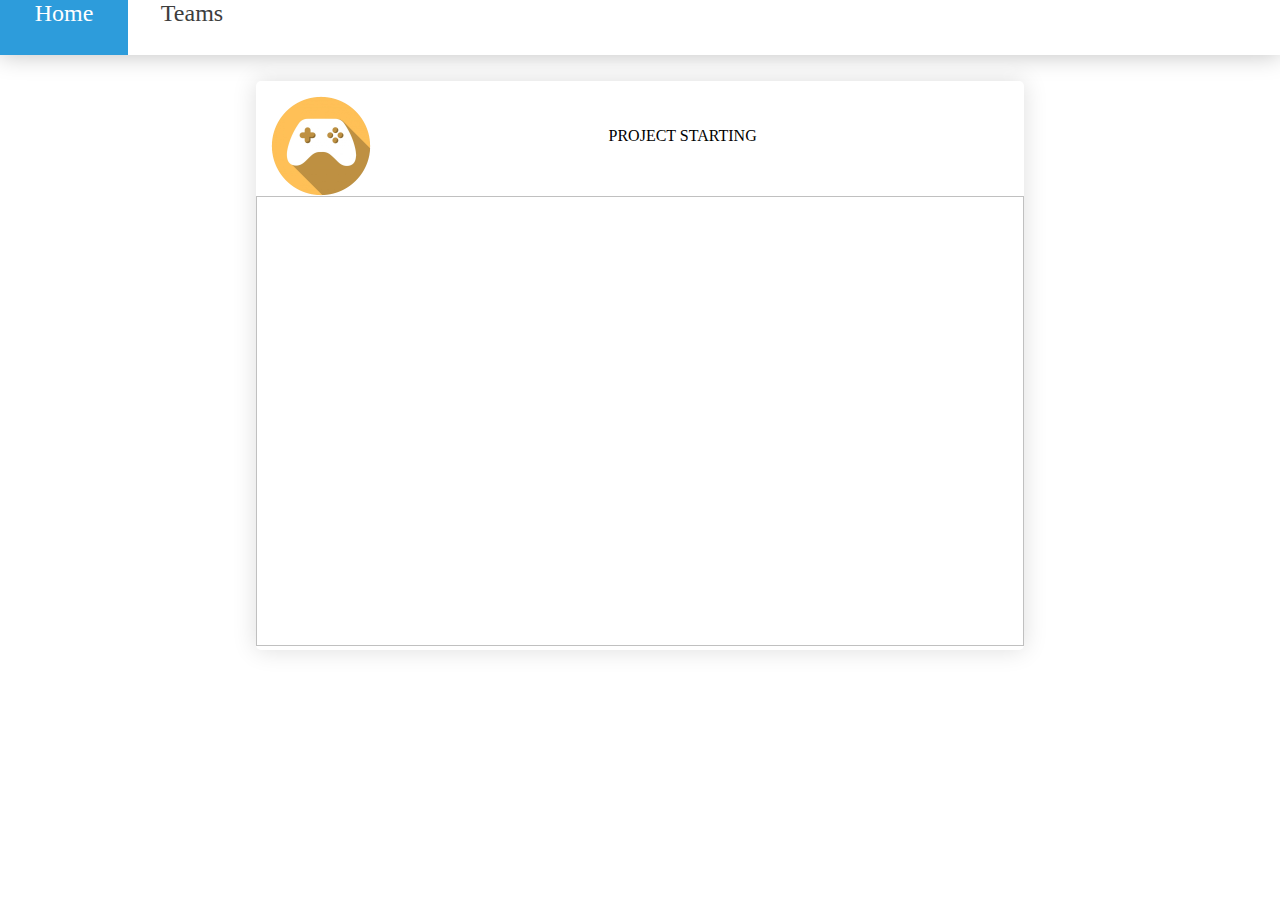
==== src/index.html @ 9f9877dc "Head" ====
<!DOCTYPE html>
<html lang="en">
<head>
    <meta charset="UTF-8">
    <meta name="viewport" content="width=device-width, initial-scale=1.0">

    <link rel="stylesheet" href="css/style.css"/>

    <script type="text/javascript" src="/scripts/feed.js"></script>

    <title>Game Play</title>
</head>
<body>
    <div class="header">
        <a class="selected" href="/index.html">Home</a>
        <a class="unselected" href="/teams.html">Teams</a>
    </div>

    <div id="feed-container" class="center">
        <li class="news-item">
            <div class="feed-header">
                <img src="images/game.png">
                <p class="feed-header">PROJECT STARTING</p>
            </div>
            <img style="height: 450px; width: 100%; background-image: url(/images/sm.png);">
        </li>
    </div>
</body>
</html>
---- src/css/style.css ----
@font-face {
     
    font-family: 'Roboto-Black';
    src: url(/fonts/Roboto-Black.ttf);
}

@font-face
{
    font-family: 'Roboto-Medium';
    src: url(/fonts/Roboto-Medium.ttf);
}

body
{
    font-family: "Gotham SSm A", "Gotham SSm B";
    text-align: center;
    margin: 0;
    background: #FFF;
    font-size: 16px;
}

.header
{
    height: 55px;
    list-style: none;
    text-align: center;
    vertical-align: middle;
    box-shadow: 0px 0 24px rgba(0, 0, 0, 0.25);

    margin-bottom: 2%;
}

.header>a
{
    float: left;
    width: 10%;
    height: 100%;
    font-size: 24px;
    font-family: Roboto-Medium;
    text-decoration: none;
}

.search-box
{
    height: 35px;
    width: 100%;
    border-radius: 40px;
    box-shadow: 0px 4px 24px rgba(0, 0, 0, 0.25);
}

.unselected
{
    color: #3D3D3D;
    background-color:white;
}

.selected
{
    color: white;
    background-color: #3D3D3D;
}

.header>a:hover
{
    background-color: #2D9CDB;
}

.center
{
    margin-left: 20%;
    margin-right: 20%;
}

.news-item
{
    list-style: none;
    margin-top: 2%;
    border-radius: 5px;
    background: white;
    box-shadow: 0 0 25px #ddd;
}

.feed-header
{
    display: block;
    max-height: 50px;
    padding: 2% 2% 2% 2%;
}

.feed-header>img
{
    float: left;
    display: block;
    border-radius: 100%;
    
    height: -moz-available;
    height: -webkit-fill-available;
    height: fill-available;
}
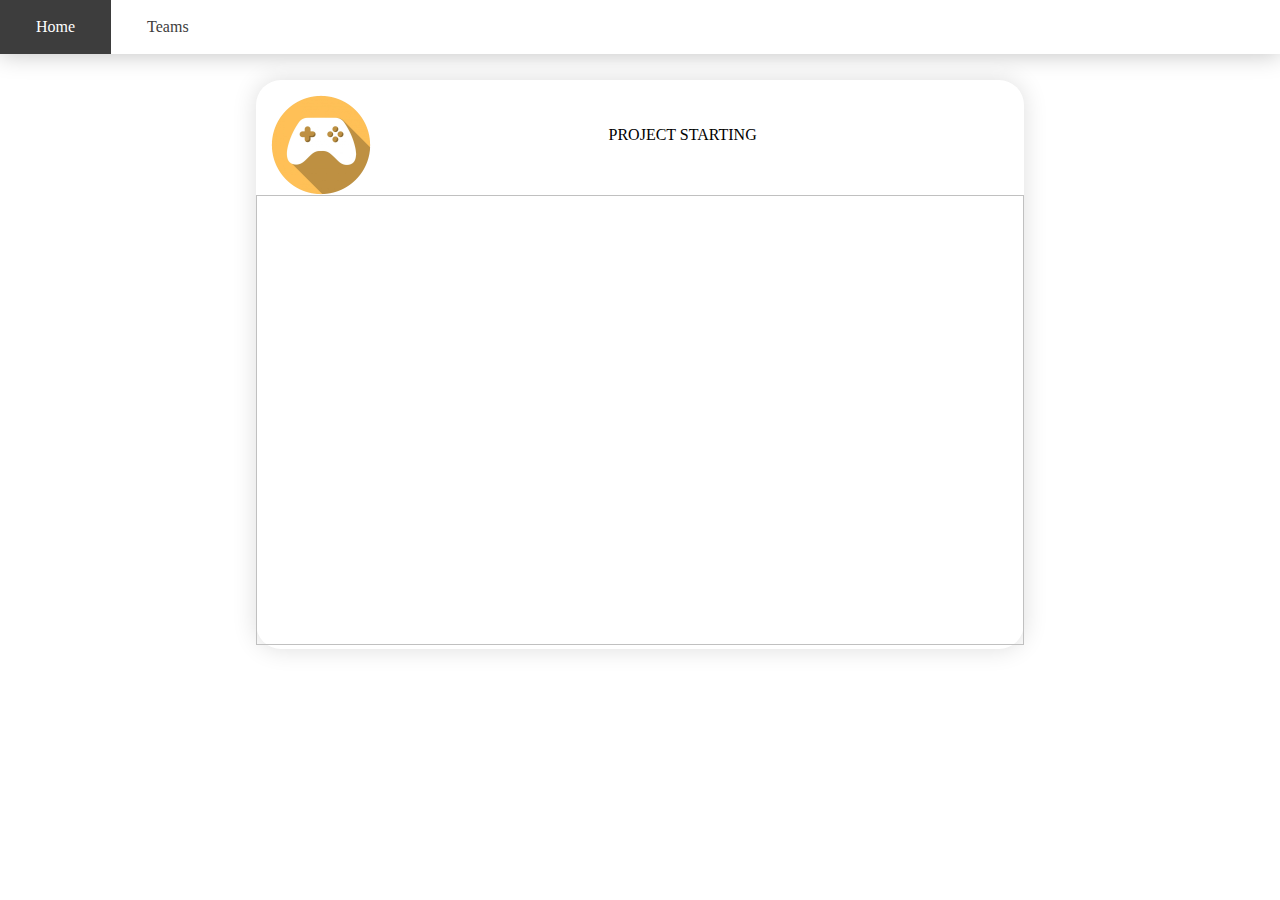
==== commit 4c48bf47: "style update" ====
--- a/src/index.html
+++ b/src/index.html
@@ -5,6 +5,8 @@
     <meta name="viewport" content="width=device-width, initial-scale=1.0">
 
     <link rel="stylesheet" href="css/style.css"/>
+    <link rel="stylesheet" href="css/fonts.css"/>
+    <link rel="stylesheet" href="css/buttons.css"/>
 
     <script type="text/javascript" src="/scripts/feed.js"></script>
 
@@ -12,8 +14,10 @@
 </head>
 <body>
     <div class="header">
-        <a class="selected" href="/index.html">Home</a>
-        <a class="unselected" href="/teams.html">Teams</a>
+        <ul>
+            <li><a href="index.html" class="selected">Home</a></li>
+            <li><a href="teams.html" class="unselected">Teams</a></li>
+        </ul>
     </div>
 
     <div id="feed-container" class="center">
--- a/src/css/style.css
+++ b/src/css/style.css
@@ -1,15 +1,3 @@
-@font-face {
-     
-    font-family: 'Roboto-Black';
-    src: url(/fonts/Roboto-Black.ttf);
-}
-
-@font-face
-{
-    font-family: 'Roboto-Medium';
-    src: url(/fonts/Roboto-Medium.ttf);
-}
-
 body
 {
     font-family: "Gotham SSm A", "Gotham SSm B";
@@ -21,7 +9,6 @@
 
 .header
 {
-    height: 55px;
     list-style: none;
     text-align: center;
     vertical-align: middle;
@@ -30,14 +17,26 @@
     margin-bottom: 2%;
 }
 
-.header>a
+.header>ul 
+{
+    list-style-type: none;
+    margin: 0;
+    padding: 0;
+    overflow: hidden;
+}
+  
+.header>ul>li 
 {
     float: left;
-    width: 10%;
-    height: 100%;
-    font-size: 24px;
+}
+  
+.header>ul>li a 
+{
+    display: block;
+    text-align: center;
+    padding: 2vh 4vh;
+    text-decoration: none;
     font-family: Roboto-Medium;
-    text-decoration: none;
 }
 
 .search-box
@@ -45,24 +44,9 @@
     height: 35px;
     width: 100%;
     border-radius: 40px;
-    box-shadow: 0px 4px 24px rgba(0, 0, 0, 0.25);
-}
-
-.unselected
-{
-    color: #3D3D3D;
-    background-color:white;
-}
-
-.selected
-{
-    color: white;
-    background-color: #3D3D3D;
-}
-
-.header>a:hover
-{
-    background-color: #2D9CDB;
+    border-style: none;
+    outline: none;
+    box-shadow: 0px 0px 14px rgba(0, 0, 0, 0.25);
 }
 
 .center
@@ -75,7 +59,7 @@
 {
     list-style: none;
     margin-top: 2%;
-    border-radius: 5px;
+    border-radius: 25px;
     background: white;
     box-shadow: 0 0 25px #ddd;
 }
--- a/src/css/fonts.css
+++ b/src/css/fonts.css
@@ -0,0 +1,11 @@
+@font-face {
+     
+    font-family: 'Roboto-Black';
+    src: url(/fonts/Roboto-Black.ttf);
+}
+
+@font-face
+{
+    font-family: 'Roboto-Medium';
+    src: url(/fonts/Roboto-Medium.ttf);
+}--- a/src/css/buttons.css
+++ b/src/css/buttons.css
@@ -0,0 +1,11 @@
+.unselected
+{
+    color: #3D3D3D;
+    background-color:white;
+}
+
+.selected
+{
+    color: white;
+    background-color: #3D3D3D;
+}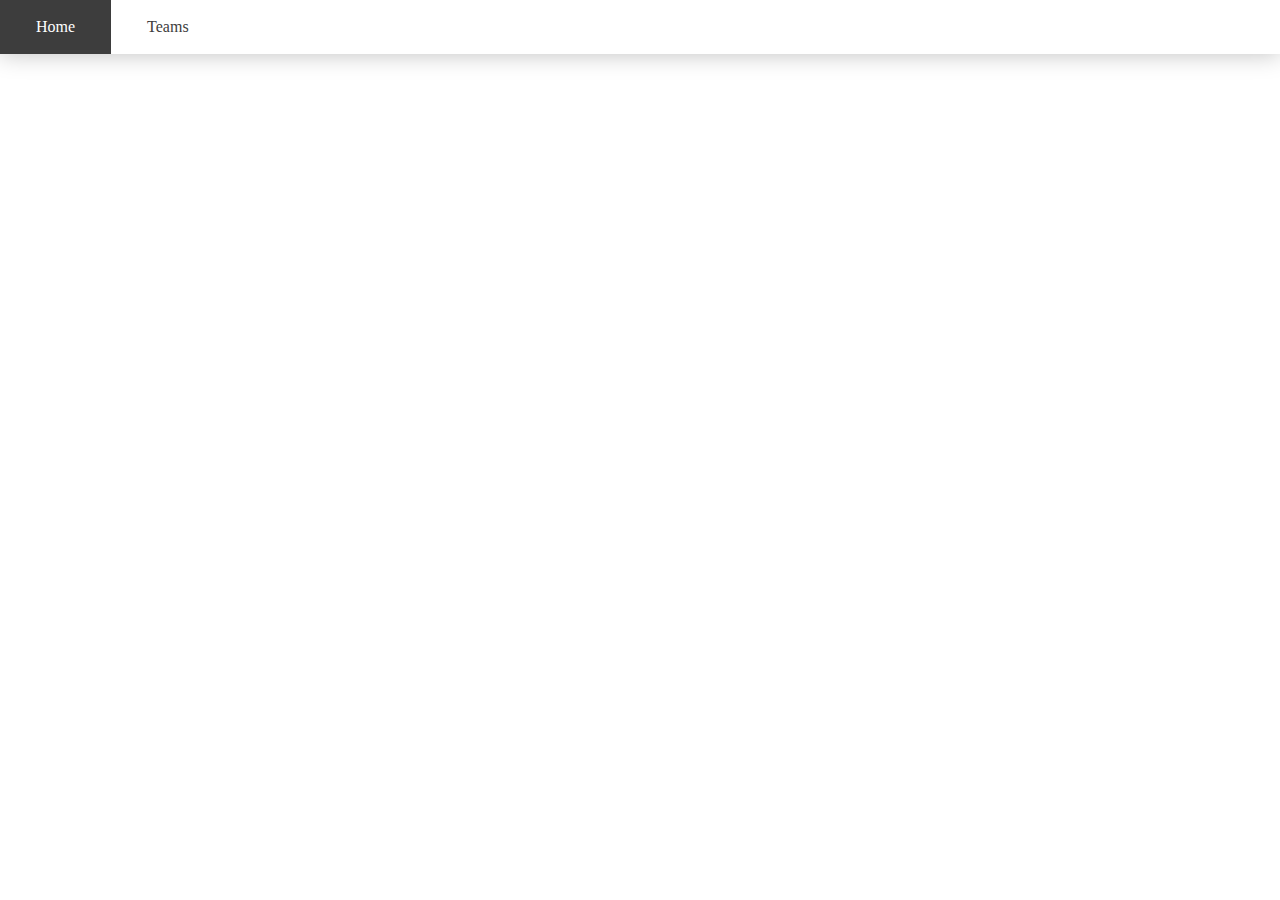
==== commit 82634bfb: "Feed engine + templates" ====
--- a/src/index.html
+++ b/src/index.html
@@ -8,9 +8,31 @@
     <link rel="stylesheet" href="css/fonts.css"/>
     <link rel="stylesheet" href="css/buttons.css"/>
 
-    <script type="text/javascript" src="/scripts/feed.js"></script>
+    <script type="text/javascript" src="/scripts/feedengine.js"></script>
+    <script type="text/javascript" src="/scripts/jquery-3.4.1.min.js"></script>
 
-    <title>Game Play</title>
+    <script>
+        $(document).ready(function (){
+
+            getTemplate(function (){
+                
+                let feeds = getPopularFeeds();
+                let container = document.getElementById("feed-container");
+
+                feeds.forEach(element => {
+
+                    let feed = document.createElement('li');
+
+                    feed.className = 'news-item';
+                    feed.innerHTML = getPostHTML(element);
+
+                    container.append(feed);
+                });
+            });
+        });
+    </script>
+
+    <title>Home</title>
 </head>
 <body>
     <div class="header">
@@ -21,13 +43,7 @@
     </div>
 
     <div id="feed-container" class="center">
-        <li class="news-item">
-            <div class="feed-header">
-                <img src="images/game.png">
-                <p class="feed-header">PROJECT STARTING</p>
-            </div>
-            <img style="height: 450px; width: 100%; background-image: url(/images/sm.png);">
-        </li>
+
     </div>
 </body>
 </html>
--- a/src/css/style.css
+++ b/src/css/style.css
@@ -5,6 +5,7 @@
     margin: 0;
     background: #FFF;
     font-size: 16px;
+    font-family: Roboto-Medium;
 }
 
 .header
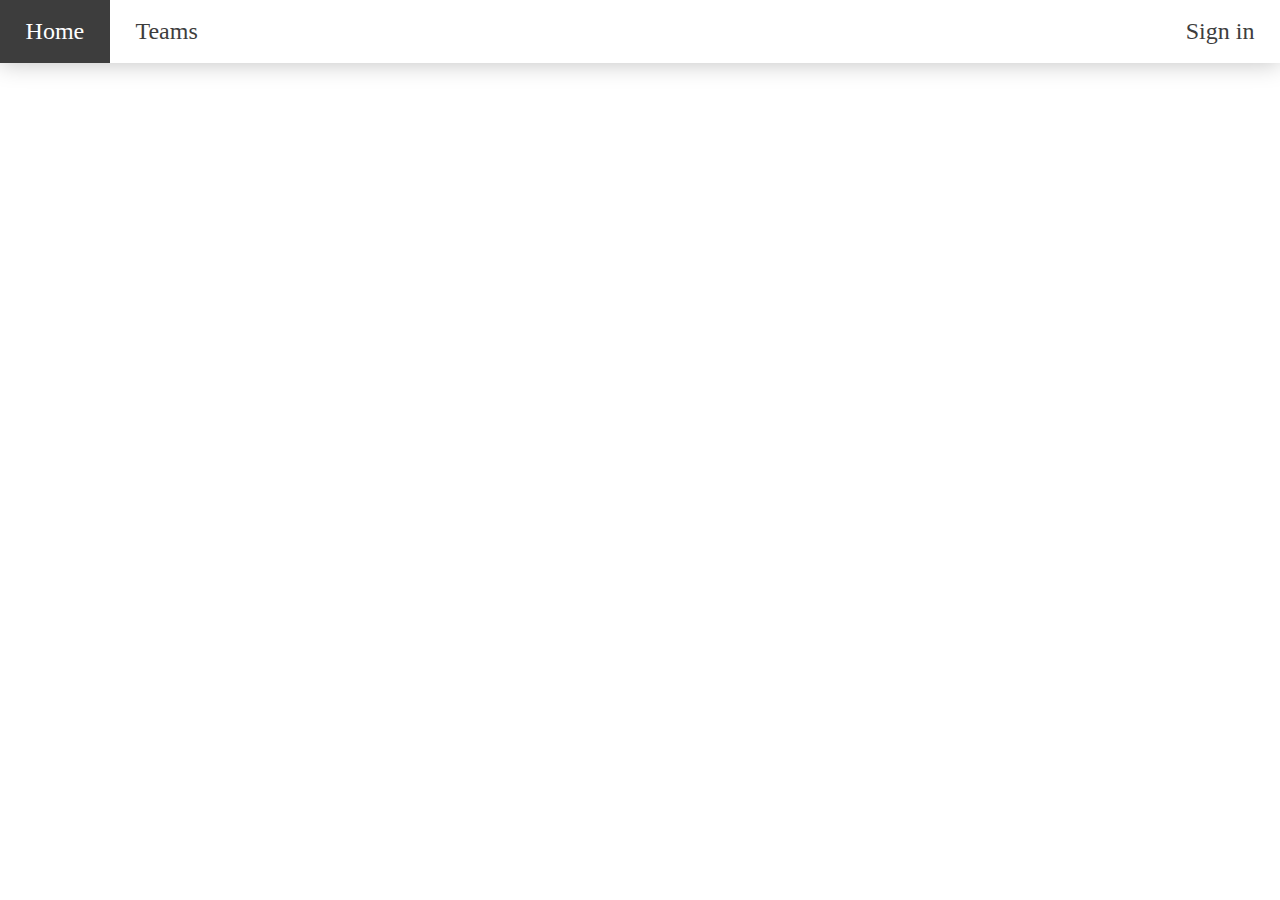
==== commit 3a7d6c29: "Post-engine(optimized regular, still contains bug) Style update" ====
--- a/src/index.html
+++ b/src/index.html
@@ -5,10 +5,11 @@
     <meta name="viewport" content="width=device-width, initial-scale=1.0">
 
     <link rel="stylesheet" href="css/style.css"/>
+    <link rel="stylesheet" href="css/post.css"/>
     <link rel="stylesheet" href="css/fonts.css"/>
     <link rel="stylesheet" href="css/buttons.css"/>
 
-    <script type="text/javascript" src="/scripts/feedengine.js"></script>
+    <script type="text/javascript" src="/scripts/post-engine.js"></script>
     <script type="text/javascript" src="/scripts/jquery-3.4.1.min.js"></script>
 
     <script>
@@ -20,13 +21,7 @@
                 let container = document.getElementById("feed-container");
 
                 feeds.forEach(element => {
-
-                    let feed = document.createElement('li');
-
-                    feed.className = 'news-item';
-                    feed.innerHTML = getPostHTML(element);
-
-                    container.append(feed);
+                    container.innerHTML += getPostHTML(element);
                 });
             });
         });
@@ -37,8 +32,10 @@
 <body>
     <div class="header">
         <ul>
-            <li><a href="index.html" class="selected">Home</a></li>
-            <li><a href="teams.html" class="unselected">Teams</a></li>
+            <li class="left"><a href="index.html" class="selected">Home</a></li>
+            <li class="left"><a href="teams.html" class="unselected">Teams</a></li>
+
+            <li class="right"><a href="teams.html" class="unselected">Sign in</a></li>
         </ul>
     </div>
 
--- a/src/css/style.css
+++ b/src/css/style.css
@@ -13,6 +13,7 @@
     list-style: none;
     text-align: center;
     vertical-align: middle;
+    font-size: 24px;
     box-shadow: 0px 0 24px rgba(0, 0, 0, 0.25);
 
     margin-bottom: 2%;
@@ -26,16 +27,21 @@
     overflow: hidden;
 }
   
-.header>ul>li 
+.left
 {
     float: left;
 }
-  
+
+.right
+{
+    float: right;
+}
+
 .header>ul>li a 
 {
     display: block;
     text-align: center;
-    padding: 2vh 4vh;
+    padding: 2vh 2vw;
     text-decoration: none;
     font-family: Roboto-Medium;
 }
@@ -55,30 +61,3 @@
     margin-left: 20%;
     margin-right: 20%;
 }
-
-.news-item
-{
-    list-style: none;
-    margin-top: 2%;
-    border-radius: 25px;
-    background: white;
-    box-shadow: 0 0 25px #ddd;
-}
-
-.feed-header
-{
-    display: block;
-    max-height: 50px;
-    padding: 2% 2% 2% 2%;
-}
-
-.feed-header>img
-{
-    float: left;
-    display: block;
-    border-radius: 100%;
-    
-    height: -moz-available;
-    height: -webkit-fill-available;
-    height: fill-available;
-}--- a/src/css/post.css
+++ b/src/css/post.css
@@ -0,0 +1,52 @@
+.post-container
+{
+    display: block;
+    margin-top: 2%;
+    border-radius: 25px;
+    background: white;
+    box-shadow: 0 0 25px #ddd;
+}
+.team-name
+{
+    font-size: 20px;
+}
+.date
+{
+    font-size: 14px;
+    color: gray;
+}
+.post-info
+{
+    min-height: 50px;
+    padding: 20px 5% 0px;
+}
+.post-preview
+{
+    padding: 0px 5% 5%;
+}
+.post-icon
+{
+    float:left;
+    display: block;
+}
+.post-author
+{
+    float: left;
+    display: block;
+
+    margin: 5px 15px;
+}
+
+.post-text-container
+{
+    padding: 5px 5% 0px;
+    text-align: left;
+}
+
+.post-text
+{
+    font-size: 18px;
+    padding-left: 50px;
+
+    min-height: 36px;
+}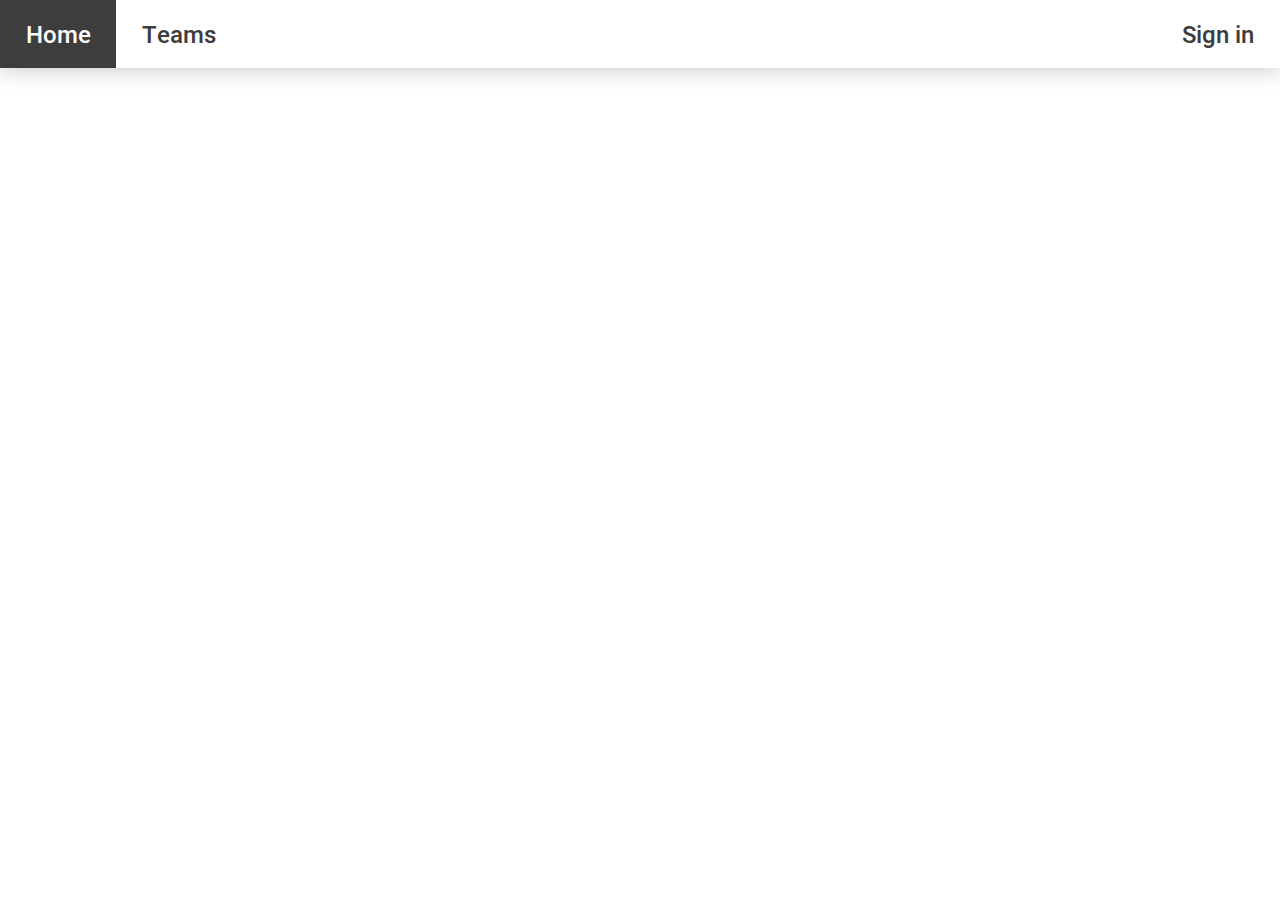
==== commit 43fed528: "Post-engine bug fix; Address fix" ====
--- a/src/index.html
+++ b/src/index.html
@@ -9,8 +9,8 @@
     <link rel="stylesheet" href="css/fonts.css"/>
     <link rel="stylesheet" href="css/buttons.css"/>
 
-    <script type="text/javascript" src="/scripts/post-engine.js"></script>
-    <script type="text/javascript" src="/scripts/jquery-3.4.1.min.js"></script>
+    <script type="text/javascript" src="scripts/post-engine.js"></script>
+    <script type="text/javascript" src="scripts/jquery-3.4.1.min.js"></script>
 
     <script>
         $(document).ready(function (){
--- a/src/css/fonts.css
+++ b/src/css/fonts.css
@@ -1,11 +1,11 @@
 @font-face {
      
     font-family: 'Roboto-Black';
-    src: url(/fonts/Roboto-Black.ttf);
+    src: url(../fonts/Roboto-Black.ttf);
 }
 
 @font-face
 {
     font-family: 'Roboto-Medium';
-    src: url(/fonts/Roboto-Medium.ttf);
+    src: url(../fonts/Roboto-Medium.ttf);
 }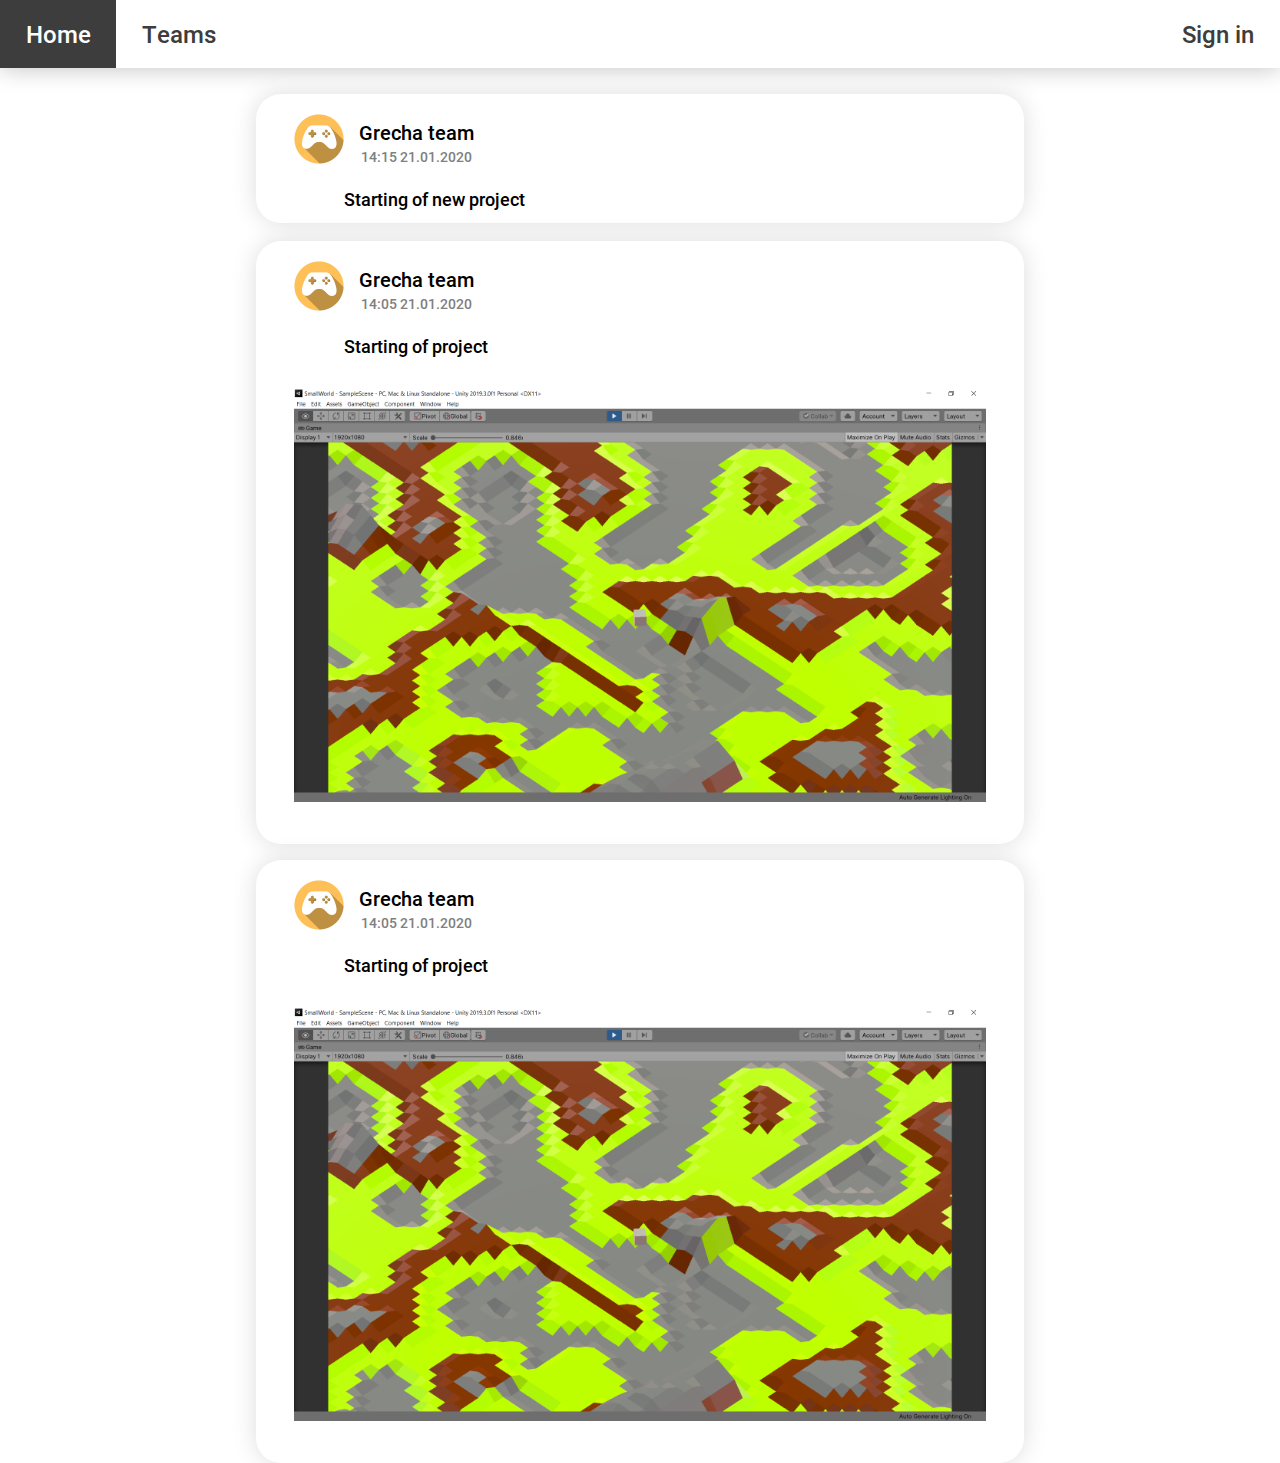
==== commit 4fdab083: "template-engine (from post-engine); template engine bug fix; node js http server; signin template; s" ====
--- a/src/index.html
+++ b/src/index.html
@@ -9,19 +9,21 @@
     <link rel="stylesheet" href="css/fonts.css"/>
     <link rel="stylesheet" href="css/buttons.css"/>
 
-    <script type="text/javascript" src="scripts/post-engine.js"></script>
+    <script type="text/javascript" src="scripts/main.js"></script>
+    <script type="text/javascript" src="scripts/post.js"></script>
+    <script type="text/javascript" src="scripts/template-engine.js"></script>
     <script type="text/javascript" src="scripts/jquery-3.4.1.min.js"></script>
-
+    
     <script>
         $(document).ready(function (){
 
-            getTemplate(function (){
+            getTemplate('post.html', function (){
                 
                 let feeds = getPopularFeeds();
                 let container = document.getElementById("feed-container");
 
                 feeds.forEach(element => {
-                    container.innerHTML += getPostHTML(element);
+                    container.innerHTML += getHTML(element);
                 });
             });
         });
@@ -35,7 +37,7 @@
             <li class="left"><a href="index.html" class="selected">Home</a></li>
             <li class="left"><a href="teams.html" class="unselected">Teams</a></li>
 
-            <li class="right"><a href="teams.html" class="unselected">Sign in</a></li>
+            <li class="right"><a onclick="showSignIn()" class="unselected">Sign in</a></li>
         </ul>
     </div>
 
--- a/src/css/style.css
+++ b/src/css/style.css
@@ -1,6 +1,5 @@
 body
 {
-    font-family: "Gotham SSm A", "Gotham SSm B";
     text-align: center;
     margin: 0;
     background: #FFF;
@@ -15,7 +14,6 @@
     vertical-align: middle;
     font-size: 24px;
     box-shadow: 0px 0 24px rgba(0, 0, 0, 0.25);
-
     margin-bottom: 2%;
 }
 
@@ -26,7 +24,31 @@
     padding: 0;
     overflow: hidden;
 }
-  
+
+.header>ul>li a
+{
+    display: block;
+    text-align: center;
+    padding: 2vh 2vw;
+    text-decoration: none;
+    cursor: pointer;
+}
+
+.center
+{
+    margin-left: 20%;
+    margin-right: 20%;
+}
+
+.overlay
+{
+    top:0;
+    width: 100%;
+    height: 100%;
+    position: fixed;
+    z-index: 9999;
+}
+
 .left
 {
     float: left;
@@ -35,29 +57,4 @@
 .right
 {
     float: right;
-}
-
-.header>ul>li a 
-{
-    display: block;
-    text-align: center;
-    padding: 2vh 2vw;
-    text-decoration: none;
-    font-family: Roboto-Medium;
-}
-
-.search-box
-{
-    height: 35px;
-    width: 100%;
-    border-radius: 40px;
-    border-style: none;
-    outline: none;
-    box-shadow: 0px 0px 14px rgba(0, 0, 0, 0.25);
-}
-
-.center
-{
-    margin-left: 20%;
-    margin-right: 20%;
-}
+}--- a/src/css/post.css
+++ b/src/css/post.css
@@ -8,8 +8,11 @@
 }
 .team-name
 {
+    color: black;
+    text-decoration: none;
     font-size: 20px;
 }
+
 .date
 {
     font-size: 14px;
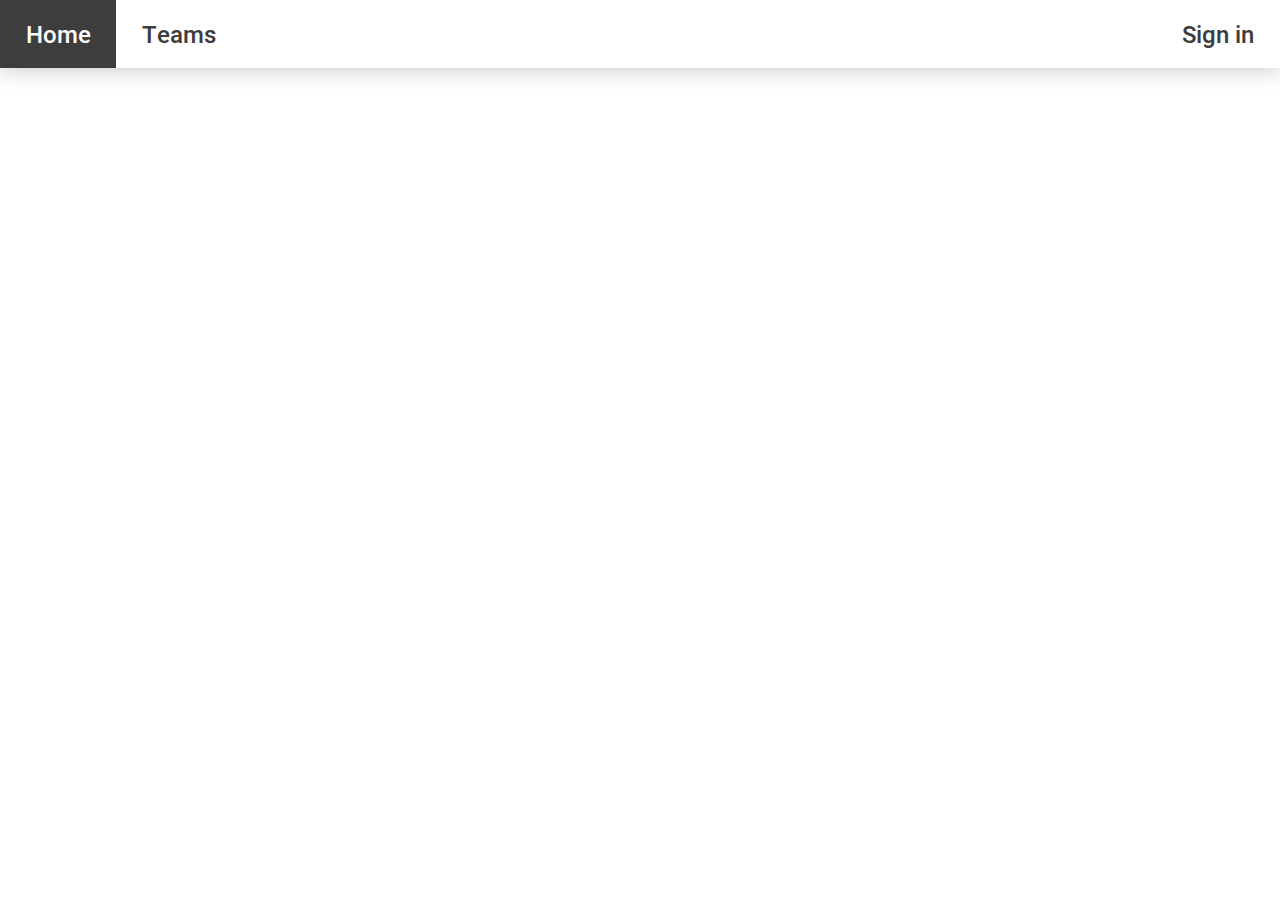
==== commit 4b7371d4: "sql requests" ====
--- a/src/index.html
+++ b/src/index.html
@@ -16,14 +16,15 @@
     
     <script>
         $(document).ready(function (){
-
+            
             getTemplate('post.html', function (){
                 
-                let feeds = getPopularFeeds();
                 let container = document.getElementById("feed-container");
-
-                feeds.forEach(element => {
-                    container.innerHTML += getHTML(element);
+                
+                getPopularFeeds(feeds => {
+                    feeds.forEach(element => {
+                        container.innerHTML += getHTML(element);
+                    });
                 });
             });
         });
--- a/src/css/post.css
+++ b/src/css/post.css
@@ -6,6 +6,7 @@
     background: white;
     box-shadow: 0 0 25px #ddd;
 }
+
 .team-name
 {
     color: black;
@@ -18,20 +19,24 @@
     font-size: 14px;
     color: gray;
 }
+
 .post-info
 {
     min-height: 50px;
     padding: 20px 5% 0px;
 }
+
 .post-preview
 {
     padding: 0px 5% 5%;
 }
+
 .post-icon
 {
     float:left;
     display: block;
 }
+
 .post-author
 {
     float: left;
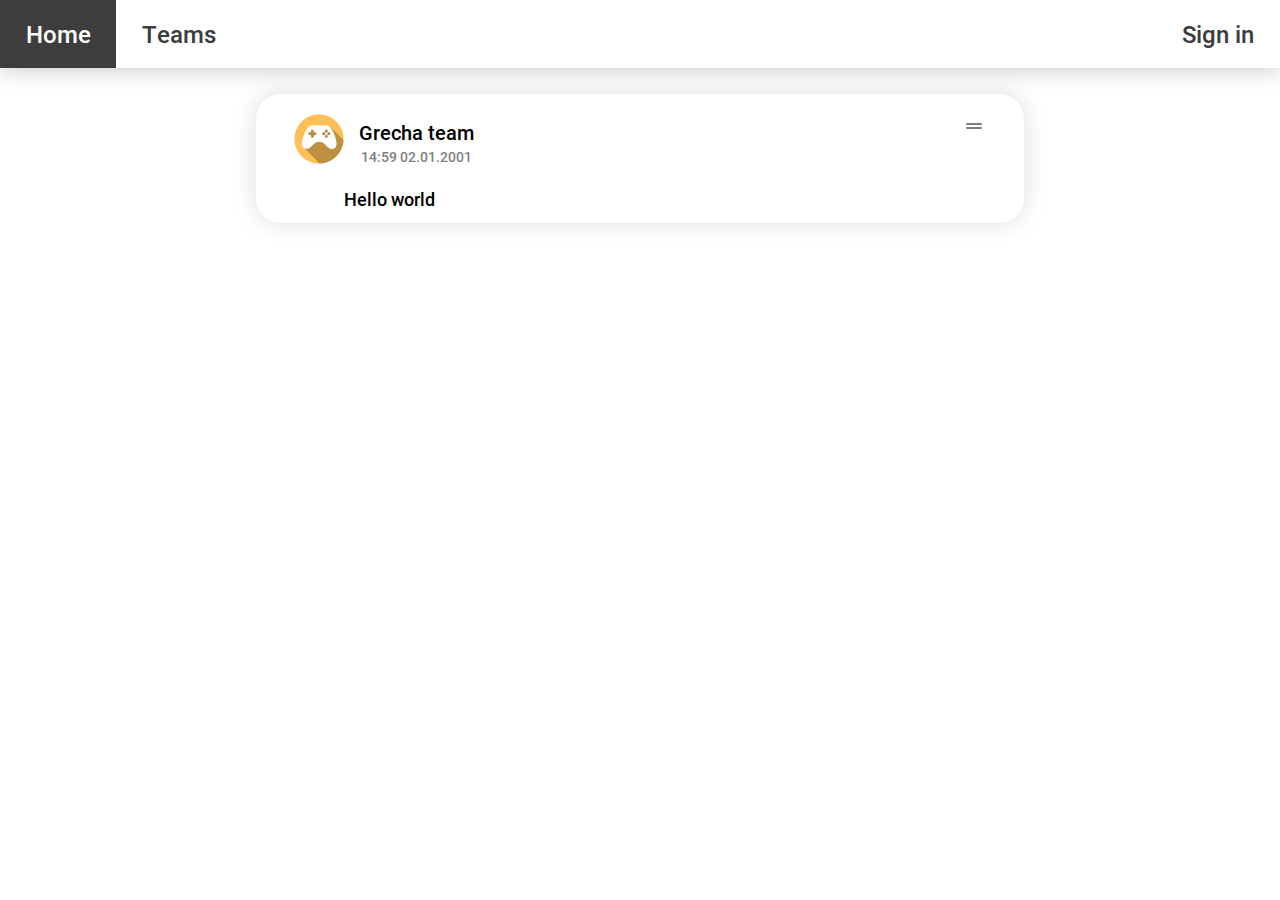
==== commit c3f84a37: "some changes" ====
--- a/src/index.html
+++ b/src/index.html
@@ -43,7 +43,27 @@
     </div>
 
     <div id="feed-container" class="center">
-
+        <div class="post-container">
+            <div class="post-info">
+                <img class="right interactive-opacity" src="./icons/menu.svg">
+                <div class="post-icon">
+                <a href="teams/$team">
+                    <img width="50px" height="50px" src="./images/game.png">
+                </a>
+            </div>
+            <div class="post-author">
+                <div>
+                    <a class="team-name" href="teams/$team">Grecha team</a>
+                </div>
+                <div>
+                    <a class="date">14:59 02.01.2001</a>
+                </div>
+            </div>
+            </div>
+            <div class="post-text-container">
+                <p class="post-text">Hello world</p>
+            </div>
+        </div>
     </div>
 </body>
 </html>
--- a/src/css/style.css
+++ b/src/css/style.css
@@ -40,13 +40,41 @@
     margin-right: 20%;
 }
 
-.overlay
+#overlay
 {
     top:0;
     width: 100%;
     height: 100%;
     position: fixed;
     z-index: 9999;
+}
+
+#sign-in-from
+{
+    position: absolute;
+    top: 50%;
+    left: 50%;
+    width: 20%;
+    height: 32%;
+    padding: 1%;
+    transform: translate(-50%,-50%);
+    border-radius: 25px;
+    background-color: #FFF;
+}
+
+.textbox
+{
+    margin-top: 5%;
+    height: 8%;
+    width: 70%;
+    
+    border-left: 0;
+    border-right: 0;
+
+    border-top: 0;
+    border-bottom: 1px solid gray;
+
+    outline: none;
 }
 
 .left
--- a/src/css/buttons.css
+++ b/src/css/buttons.css
@@ -8,4 +8,15 @@
 {
     color: white;
     background-color: #3D3D3D;
+}
+
+.interactive-opacity
+{
+    opacity: 0.5;
+}
+
+.interactive-opacity:hover
+{
+    opacity: 1;
+    transition-duration: .2s;
 }